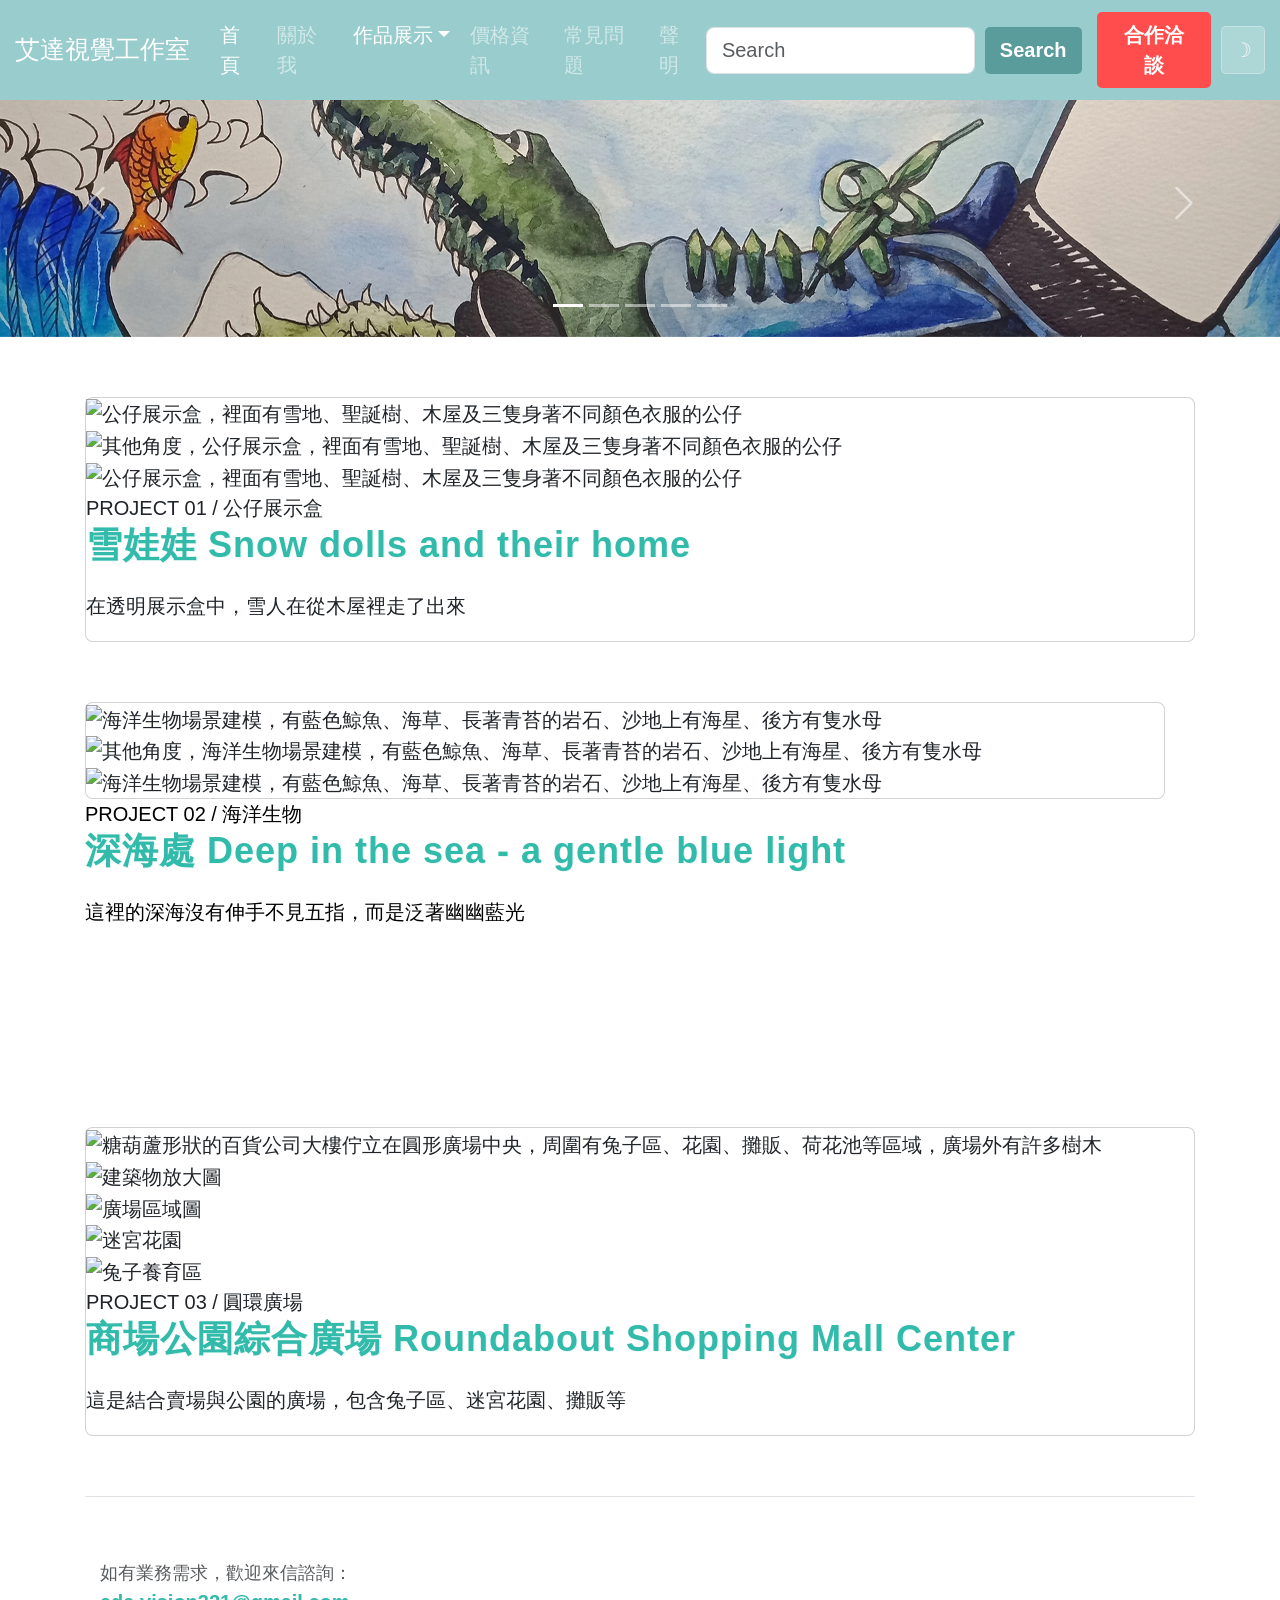
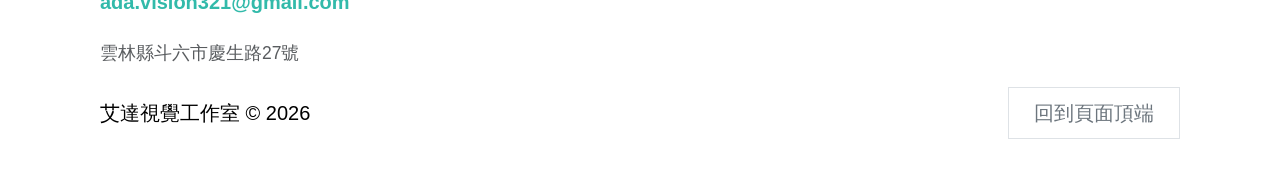
==== 3d-works.html @ ca63b3fb "Add files via upload" ====
<!-- 宣告網頁文件是HTML5格 -->
<!doctype html>
<!-- 網頁所屬地區的語言 -->
<html lang="zh-Hant-TW">
  <!-- 檔頭、SEO/GEO/AEO -->
  <head>
    <!-- 文字編碼 -->
    <meta charset="utf-8">
    <!-- RWD響應式網站 -->
    <meta name="viewport" content="width=device-width, initial-scale=1">
    <!-- 網站作者擁有者、品牌名稱 -->
    <meta name="author" content="艾達視覺工作室">
    <!-- 網頁描述，網頁內容濃縮，可透過ChatGPT協助生成 -->
    <meta name="description" content="艾達視覺工作室為個人接案與作品展示平台，提供美術、平面與UI設計及攝影服務。透過專業視覺設計整合，打造兼具美感與實用性的品牌形象。">
    <!-- 網頁編輯器 -->
    <meta name="generator" content="Visual Studio Code">
    <!-- 網頁關鍵字，網頁內容，可透過ChatGPT協助生成 -->
    <meta name="keywords" content="艾達視覺工作室, 視覺設計, 平面設計, UI設計, 美術設計, 繪畫創作, 攝影作品, 品牌視覺, 品牌形象設計, 視覺規劃, 設計作品展示, 設計接案平台, UI介面設計, 數位產品設計, 活動宣傳設計, 視覺設計服務">
    <!-- favicon品牌Logo -->
    <link rel="shortcut icon" href="favicon.ico" type="image/x-icon">           
    <link rel="icon" href="/favicon.ico" type="image/x-icon">
    <!-- 舊版icon置入:<link rel="shortcut icon" href="/favicon.ico" type="image/x-icon"> -->
    <!-- 網頁標題，包含網站名稱和網頁名稱 -->
    <title>艾達視覺工作室-首頁</title>
    <!-- Bootsrap雲端CSS外部檔 -->
    <link href="https://cdn.jsdelivr.net/npm/bootstrap@5.3.8/dist/css/bootstrap.min.css" rel="stylesheet" integrity="sha384-sRIl4kxILFvY47J16cr9ZwB07vP4J8+LH7qKQnuqkuIAvNWLzeN8tE5YBujZqJLB" crossorigin="anonymous">
    <!-- 自訂的CSS -->
    <link rel="stylesheet" href="css/custom.css">
    <!-- 自訂的JS -->
    <link rel="stylesheet" href="js/main.js">    
    <!-- GA追蹤碼 -->
    <script async src="https://www.googletagmanager.com/gtag/js?id=G-YBYVP5DZXG"></script>
    <script>
      window.dataLayer = window.dataLayer || [];
      function gtag(){dataLayer.push(arguments);}
      gtag('js', new Date());

      gtag('config', 'G-YBYVP5DZXG');
    </script>



  </head>
  <!-- 網頁文本 -->
  <body class="bg-color-brown">
    <!-- 首頁 -->
    <header class="fixed-top">
      <nav class="navbar navbar-expand-lg bg-dark navbar-dark">
        <div class="container-fluid">
          <a class="navbar-brand" href="index.html">艾達視覺工作室</a>
          <button class="navbar-toggler" type="button" data-bs-toggle="collapse" data-bs-target="#navbarSupportedContent" aria-controls="navbarSupportedContent" aria-expanded="false" aria-label="Toggle navigation">
            <span class="navbar-toggler-icon"></span>
          </button>
          <div class="collapse navbar-collapse" id="navbarSupportedContent">
            <ul class="navbar-nav me-auto mb-2 mb-lg-0">
              <li class="nav-item">
                <a class="nav-link active" aria-current="page" href="index.html">首頁</a>
              </li>
              <li class="nav-item">
                <a class="nav-link" href="about.html">關於我</a>
              </li class="nav-item">
              <li class="nav-item dropdown">
                <a class="nav-link dropdown-toggle active" href="#" aria-current="page" href="3d-works.html" role="button" data-bs-toggle="dropdown" aria-expanded="false">作品展示</a>
                <ul class="dropdown-menu">
                  <li><a class="dropdown-item" href="handdrawn.html">手繪作品</a></li>
                  <li><a class="dropdown-item" href="design.html">平面設計</a></li>
                  <li><a class="dropdown-item" href="3d-works.html">3D建模</a></li>                  
                  <li><a class="dropdown-item" href="photo.html">攝影作品</a></li>
                  <li><a class="dropdown-item" href="ui.html">UI設計</a></li>
                  <li><a class="dropdown-item" href="show.html">展覽</a></li>
                </ul>
              </li>              
              <li class="nav-item">
                <a class="nav-link" href="price.html">價格資訊</a>
              </li>
              <li class="nav-item">
                <!-- <a class="nav-link" href="case.php">接案留言</a> -->
              </li>
              <li class="nav-item">
                <a class="nav-link" href="faq.html">常見問題</a>
              </li>
              <li class="nav-item">
                <a class="nav-link" href="copyright.html">聲明</a>
              </li>                
            </ul>
            <form class="d-flex" role="search">
              <input class="form-control me-2" type="search" placeholder="Search" aria-label="Search"/>
              <button class="btn btn-outline-success" type="submit">Search</button>
            </form>
              <li class="nav-item" style="list-style: none;">
                  <a class="nav-link nav-btn-collab" href="https://forms.gle/zsxubBRFcvQ171bi7" target="_blank">合作洽談</a>
              </li>      
            <button id="darkModeToggle" class="btn btn-outline-light ms-2 dark-mode-toggle">☽</button>
          </div>
        </div>
      </nav>
    </header>
    <main>     
      <!-- 輪播圖外層 -->
      <div id="carouselExampleIndicators" class="carousel slide" data-bs-ride="carousel" data-bs-interval="3000">
        <!-- 指示器 -->
        <div class="carousel-indicators">
          <button type="button" data-bs-target="#carouselExampleIndicators" data-bs-slide-to="0" class="active" aria-current="true" aria-label="Slide 1"></button>
          <button type="button" data-bs-target="#carouselExampleIndicators" data-bs-slide-to="1" aria-label="Slide 2"></button>
          <button type="button" data-bs-target="#carouselExampleIndicators" data-bs-slide-to="2" aria-label="Slide 3"></button>
          <button type="button" data-bs-target="#carouselExampleIndicators" data-bs-slide-to="3" aria-label="Slide 4"></button>
          <button type="button" data-bs-target="#carouselExampleIndicators" data-bs-slide-to="4" aria-label="Slide 5"></button>
        </div>
        <!-- 輪播圖片 -->
        <div class="carousel-inner">
          <div class="carousel-item active">
            <img src="images/index/cloth-shoe-crocodile.webp" class="d-block w-100" alt="開口笑的布鞋變成鱷魚捕食小金魚" title="開口笑的布鞋變成鱷魚捕食小金魚" aria-label="開口笑的布鞋變成鱷魚捕食小金魚">
          </div>
          <div class="carousel-item">
            <img src="images/index/flybird-night.webp" class="d-block w-100" alt="虹彩色翅膀的小鳥在夜晚飛翔" title="虹彩色翅膀的小鳥在夜晚飛翔" aria-label="虹彩色翅膀的小鳥在夜晚飛翔">
          </div>
          <div class="carousel-item">
            <img src="images/index/Animal-eye-sketch.webp" class="d-block w-100" alt="獸眼在凝視你，素描" title="獸眼在凝視你，素描" aria-label="獸眼在凝視你，素描">
          </div>
          <div class="carousel-item">
            <img src="images/index/woman-canvas.webp" class="d-block w-100" alt="一張畫布呈現出女人在夕陽的海邊" title="一張畫布呈現出女人在夕陽的海邊" aria-label="一張畫布呈現出女人在夕陽的海邊">
          </div>
          <div class="carousel-item">
            <img src="images/index/fish-diver.webp" class="d-block w-100" alt="潛水員穿透魚尾進入另一個水域" title="潛水員穿透魚尾進入另一個水域" aria-label="潛水員穿透魚尾進入另一個水域">
          </div>
        </div>
        <!-- 控制器 -->
        <button class="carousel-control-prev" type="button" data-bs-target="#carouselExampleIndicators" data-bs-slide="prev">
          <span class="carousel-control-prev-icon" aria-hidden="true"></span>
          <span class="visually-hidden">Previous</span>
        </button>
        <button class="carousel-control-next" type="button" data-bs-target="#carouselExampleIndicators" data-bs-slide="next">
          <span class="carousel-control-next-icon" aria-hidden="true"></span>
          <span class="visually-hidden">Next</span>
        </button>
      </div>
        <main class="container">
            
            <div class="row mb-5">
                <div class="col-12">
                    <div class="card main-integrated-project-card mt-5">
                        
                        <div class="project-hero-cover-pure">
                            <img src="images/3d-works/Figurine-display-box.webp" alt="公仔展示盒，裡面有雪地、聖誕樹、木屋及三隻身著不同顏色衣服的公仔" title="公仔展示盒，裡面有雪地、聖誕樹、木屋及三隻身著不同顏色衣服的公仔" aria-label="公仔展示盒，裡面有雪地、聖誕樹、木屋及三隻身著不同顏色衣服的公仔">
                        </div>                     
                        <div class="project-pure-slider-section">
                            <div class="pure-slider-wrapper">     
                                <div class="pure-slider-item-card">
                                    <img src="images/3d-works/Figurine-Display-Box-Other-Perspectives.webp" alt="其他角度，公仔展示盒，裡面有雪地、聖誕樹、木屋及三隻身著不同顏色衣服的公仔" title="其他角度，公仔展示盒，裡面有雪地、聖誕樹、木屋及三隻身著不同顏色衣服的公仔" aria-label="其他角度，公仔展示盒，裡面有雪地、聖誕樹、木屋及三隻身著不同顏色衣服的公仔">
                                </div>             
                                <div class="pure-slider-item-card">
                                    <img src="images/3d-works/Figurine-Display-Box-Other-Perspectives-right.webp" alt="公仔展示盒，裡面有雪地、聖誕樹、木屋及三隻身著不同顏色衣服的公仔" title="公仔展示盒，裡面有雪地、聖誕樹、木屋及三隻身著不同顏色衣服的公仔" aria-label="公仔展示盒，裡面有雪地、聖誕樹、木屋及三隻身著不同顏色衣服的公仔">
                                </div>
                            </div> </div> <div class="project-info-body-centered">
                            <div class="project-tag-centered-brand">PROJECT 01 / 公仔展示盒</div>
                            <h2 class="project-title-main">雪娃娃  Snow dolls and their home</h2>
                            <p class="project-desc-main">在透明展示盒中，雪人在從木屋裡走了出來</p>
                        </div>
                    </div>
            </div>


            <div class="row mb-5">
                <div class="col-12">
                    <div class="card main-integrated-project-card mt-5">
                        <div class="project-hero-cover-pure">
                            <img src="images/3d-works/Marine-life-modeling.webp" alt="海洋生物場景建模，有藍色鯨魚、海草、長著青苔的岩石、沙地上有海星、後方有隻水母" title="海洋生物場景建模，有藍色鯨魚、海草、長著青苔的岩石、沙地上有海星、後方有隻水母" aria-label="海洋生物場景建模，有藍色鯨魚、海草、長著青苔的岩石、沙地上有海星、後方有隻水母">
                        </div>              
                        <div class="project-pure-slider-section">
                            <div class="pure-slider-wrapper">     
                                <div class="pure-slider-item-card">
                                    <img src="images/3d-works/Marine-life-modeling-other-perspectives.webp" alt="其他角度，海洋生物場景建模，有藍色鯨魚、海草、長著青苔的岩石、沙地上有海星、後方有隻水母" title="其他角度，海洋生物場景建模，有藍色鯨魚、海草、長著青苔的岩石、沙地上有海星、後方有隻水母" aria-label="其他角度，海洋生物場景建模，有藍色鯨魚、海草、長著青苔的岩石、沙地上有海星、後方有隻水母">
                                </div>             
                                <div class="pure-slider-item-card">
                                    <img src="images/3d-works/Marine-life-modeling-other-perspectives-right.webp" alt="海洋生物場景建模，有藍色鯨魚、海草、長著青苔的岩石、沙地上有海星、後方有隻水母" title="海洋生物場景建模，有藍色鯨魚、海草、長著青苔的岩石、沙地上有海星、後方有隻水母" aria-label="海洋生物場景建模，有藍色鯨魚、海草、長著青苔的岩石、沙地上有海星、後方有隻水母">
                                </div>
                            </div>
                        </div>
                        </div> </div><div class="project-info-body-centered">
                            <div class="project-tag-centered-brand">PROJECT 02 / 海洋生物</div>
                            <h2 class="project-title-main">深海處  Deep in the sea - a gentle blue light</h2>
                            <p class="project-desc-main">這裡的深海沒有伸手不見五指，而是泛著幽幽藍光</p>
                        </div>
                    </div>
            </div>


            <div class="row mb-5">
                <div class="col-12">
                    <div class="card main-integrated-project-card mt-5">
                        <div class="project-hero-cover-pure">
                            <img src="images/3d-works/Ring-Square.webp" alt="糖葫蘆形狀的百貨公司大樓佇立在圓形廣場中央，周圍有兔子區、花園、攤販、荷花池等區域，廣場外有許多樹木" title="糖葫蘆形狀的百貨公司大樓佇立在圓形廣場中央，周圍有兔子區、花園、攤販、荷花池等區域，廣場外有許多樹木"  aria-label="糖葫蘆形狀的百貨公司大樓佇立在圓形廣場中央，周圍有兔子區、花園、攤販、荷花池等區域，廣場外有許多樹木">
                        </div>              
                        <div class="project-pure-slider-section">
                            <div class="pure-slider-wrapper">     
                                <div class="pure-slider-item-card">
                                    <img src="images/3d-works/Roundabout-Architecture.webp" alt="建築物放大圖" title="建築物放大圖"  aria-label="建築物放大圖">
                                </div>             
                                <div class="pure-slider-item-card">
                                    <img src="images/3d-works/Roundabout-Figure-Details.webp" alt="廣場區域圖" title="廣場區域圖"  aria-label="廣場區域圖">
                                </div>
                                <div class="pure-slider-item-card">
                                    <img src="images/3d-works/Roundabout-Glass-Corridor-Details.webp" alt="迷宮花園" title="迷宮花園"  aria-label="迷宮花園">
                                </div>
                                <div class="pure-slider-item-card">
                                    <img src="images/3d-works/Roundabout-Glass-Passage.webp" alt="兔子養育區" title="兔子養育區"  aria-label="兔子養育區">
                                </div>                            
                            </div>
                        </div>
                        <div class="project-info-body-centered">
                            <div class="project-tag-centered-brand">PROJECT 03 / 圓環廣場</div>
                            <h2 class="project-title-main">商場公園綜合廣場  Roundabout Shopping Mall Center</h2>
                            <p class="project-desc-main">這是結合賣場與公園的廣場，包含兔子區、迷宮花園、攤販等</p>
                        </div>
                    </div>
            </div>
        </main>                      
                    
       
</body>
</html>








      </footer>
      <footer class="container"> 
   


      <footer class="container mt-5 pt-5 pb-4 border-top">
        <div class="col-12 text-start">

          <div class="contact-email mb-3">
            <span class="text-muted small">如有業務需求，歡迎來信諮詢：</span><br>
            <a href="mailto:ada.vision321@gmail.com" class="text-decoration-none fw-bold" style="color: #32baaa;">ada.vision321@gmail.com</a>
          </div>

          <div class="contact-address mb-3">
            <span class="text-muted small">雲林縣斗六市慶生路27號</span>
          </div>

          <div class="d-flex justify-content-between align-items-center">
            <p class="mb-0">艾達視覺工作室 &copy; 2026</p>
            <p class="mb-0">
              <a href="#top" class="btn footer-top-btn">回到頁面頂端</a>
            </p>
          </div>

    </main>



    <script src="js/script.js"></script>
    <!-- Bootstrap雲端JS外部檔 -->
    <script src="https://cdn.jsdelivr.net/npm/bootstrap@5.3.8/dist/js/bootstrap.bundle.min.js" integrity="sha384-FKyoEForCGlyvwx9Hj09JcYn3nv7wiPVlz7YYwJrWVcXK/BmnVDxM+D2scQbITxI" crossorigin="anonymous">
    </script>


  </body>
</html>
---- css/custom.css ----
/* 導覽列顏色設定 */
:root,
[data-bs-theme=dark] {
--bs-dark-rgb: 153, 204, 204;
}

/* 連結Google雲端字體，提供用戶一致體驗UX */
@import url('https://fonts.googleapis.com/css2?family=Noto+Sans+TC:wght@300..900&display=swap');

/* 利用根元素最為標籤選取器，改變整體頁面的文字大小 */
html {font-size: 20px;}

/* 依據windows mac自動出現適合的字體(因考慮到手機無微軟正黑體，可把微軟正黑體刪除，Noto Sans TC是mac字體) */
body {font-family: "微軟正黑體", "Noto Sans TC", sans-serif;}

/* 每一網頁統一底色 */
body {background-color: rgb(235, 236, 236);}

/* 個別指定網頁背景色，在[網頁文本]輸入指令class=bg-color-brow */
/* .bg-color-brown {background-color: brown;} */

/* 標題一級的文字大小 */
h1 {font-size: 2rem;}


/* 標題二級的文字設定，選取器是標籤，影響整體
h2 {font-size: 1.8rem;font-weight: 800;color: #32baaa;} */
/* 修改原有的 h2 設定，加入相對定位 */
h2 {
  font-size: 1.8rem;
  font-weight: 800;
  color: #32baaa;
  display: flex;
  align-items: center;
  position: relative;
  margin-bottom: 25px;
  letter-spacing: 1px;
}
/* 讓圖示稍微浮起，並與文字拉開間距 */
h2 i {
  font-size: 30px !important;
  margin-right: 12px;
  color: #32baaa;
  opacity: 0.8;
}

/* 增加輕微的文字陰影，讓顏色更飽滿 */
h2 {
  text-shadow: 1px 1px 0px rgba(50, 186, 170, 0.1);
}










/* 選取器識類別，影響個別，需要手動套用 */
.h2-custom-red {font-size: 2rem;font-weight: 800;color: #fe3737;}

/* 段落間距 */

/* 指定特定文字顏色(span class=) */
.text-danger {color: #fe3737;}

/* 夜間模式 */
body{
background:#ffffff;
color:#000000;
}
.dark-mode{
background:#121212;
color:#ffffff;
}

/* 讓<.text-muted>字體在夜間模式變成白色 */
.dark-mode .text-muted{
color:#ffffff !important;
}

/* 滑鼠停留圖片上方會放大 */
.img-hover{
  transition: transform .4s;
}

.img-hover:hover{
  transform: scale(1.1);
}

/* 導覽列下拉選單外觀設定 */
.dropdown-menu{
  background-color:#222222;
  border-radius:10px;
}

.dropdown-item{
  color:white;
}

.dropdown-item:hover{
  background-color:#ff6b6b;
  color:white;
}


/* 導覽列下拉選單"夜間模式"外觀設定 */
body.dark-mode .dropdown-menu {
    background-color: #ffffff; /* 深灰色，與 bg-dark 接近 */
    border-color: rgba(255,255,255,.15);
}

body.dark-mode .dropdown-item {
    color: #000000;
}

body.dark-mode .dropdown-item:hover {
    background-color: #ff6b6b; /* 滑鼠移過時的顏色 */
    color: #fff;
}


/* style.css */
.product-img {
    transition: transform 0.3s ease;/* 讓變化過程變平滑 */
    cursor: zoom-in;/* 鼠標移上去會變成「放大鏡」圖示 */
}

.product-img:hover {
    transform: scale(1.05); /* 懸停時稍微放大 */
}

.month-label {
    font-size: 0.9rem;
    color: #666;
    margin-top: 8px;
    letter-spacing: 1px;
}

/* order指定次數 */
.sort-first {
    order: 10;
}


/* 瀑布流容器 */
.masonry-container {
    display: columns;
    column-count: 3; /* 電腦版顯示 3 列 */
    column-gap: 1.5rem;
    width: 100%;
}

/* 確保卡片不會被切斷 */
.masonry-item {
    display: inline-block;
    width: 100%;
    margin-bottom: 1.5rem; /* 作品上下間距 */
}

/* 讓圖片保持原比例並填滿卡片寬度 */
.masonry-img {
    width: 100%;
    height: auto; /* 重點：保留原畫比例 */
    display: block;
}

/* 手機版調整為 1 或 2 列 */
@media (max-width: 768px) {
    .masonry-container {
        column-count: 2;
    }
}
@media (max-width: 576px) {
    .masonry-container {
        column-count: 1;
    }
}

/* 至頂按鈕-平滑捲動 */
html { scroll-behavior: smooth; }


/* 針對「回到頁面頂端」按鈕的長方形細邊框設計 */
.footer-top-btn {
    /* 維持長方形：將 Bootstrap 預設的微圓角歸零 */
    border-radius: 0px !important; 
    
    /* 設定細邊框：1px 實線，顏色可自訂（這裡使用淺灰色作為預設） */
    border: 1px solid #dee2e6; 
    
    /* 背景改為透明或純色，讓邊框更顯眼 */
    background-color: transparent;
    color: #6c757d;
    
    /* 動態過渡效果 */
    transition: all 0.4s cubic-bezier(0.25, 0.8, 0.25, 1);
    padding: 10px 25px;
    text-decoration: none;
    display: inline-block;
}

/* 滑鼠移上去的狀態 (Hover) */
.footer-top-btn:hover {
    /* 變換邊框顏色 */
    border: 1px solid #000000; 
    
    /* 背景與文字顏色變換 */
    background-color: #64fff7;
    color: #000000 !important;
    
    /* 微微的位移感，讓長方形看起來有種「浮起來」的重量感 */
    transform: translateY(-3px);
    box-shadow: 0 4px 8px rgba(115, 142, 145, 0.1);
}

/* 按下的瞬間 (Active) */
.footer-top-btn:active {
    transform: translateY(-1px);
}

/* 夜間模式下的卡片外觀設定 */
body.dark-mode .service-card {
    /* 背景變深黑 */
    background-color: #1a1a1a !important; 
    
    /* 文字變白色 */
    color: #ffffff !important;
    
    /* 設定白色細邊框 (1px) */
    border: 1px solid rgba(255, 255, 255, 0.3) !important;
    
    /* 移除原本在白天的陰影，或改為更深、更柔和的陰影 */
    box-shadow: none !important;
}

/* 確保夜間模式下卡片內的輔助文字（如 text-muted）也能看清楚 */
body.dark-mode .service-card .text-muted,
body.dark-mode .service-card .text-secondary {
    color: #bbbbbb !important;
}

/* 調整報價區間的小標籤，讓它在深色背景下不要太突兀 */
body.dark-mode .service-card .badge.bg-light {
    background-color: #333333 !important;
    color: #ffffff !important;
    border: 1px solid rgba(255, 255, 255, 0.2) !important;
}

/* 針對卡片左側的裝飾線 (border-start) 在夜間模式下的亮度微調 */
body.dark-mode .service-card .card-title {
    border-left-color: #ffffff !important; /* 讓左側裝飾線變亮 */
}

/* 確保夜間模式下，Bootstrap 的次要文字類別會變亮 */
body.dark-mode .text-secondary,
body.dark-mode .lead.text-secondary {
    color: #adb5bd !important; /* 淺灰色，比純白溫潤，適合大段落閱讀 */
}

/* 確保標題 h2 在夜間模式下也能保持清晰或調整顏色 */
body.dark-mode h2 {
    color: #4ed9c1 !important; /* 稍微調亮你原本的 #32baaa，在黑底上會更亮眼 */
}

/* 針對「視覺接案服務」這段引言的專屬微調 */
body.dark-mode .lead {
    color: #f8f9fa !important;
}


/* --- 手繪作品頁面專用修正 --- */

/* 1. 按鈕顏色切換 */
body.dark-mode .btn-outline-dark {
    color: #f8f9fa !important;
    border-color: #f8f9fa !important;
}
body.dark-mode .btn-outline-dark:hover,
body.dark-mode .btn-outline-dark.active {
    background-color: #f8f9fa !important;
    color: #212529 !important;
}

/* 2. 卡片圓角與溢出處理 */
.service-card {
    overflow: hidden !important;
    border-radius: 12px !important; /* 調整你喜歡的圓潤度 */
    transition: transform 0.3s ease; /* 順便加個小動畫，質感加分 */
}

.service-card:hover {
    transform: translateY(-5px); /* 滑鼠移上去稍微浮起來 */
}

.category-header {
  border-left: 3px solid #333; /* 左側俐落線條 */
  padding-left: 15px;
  display: flex;
  flex-direction: column;
}
.en-title {
  font-size: 0.75rem;
  letter-spacing: 2px;
  color: #888;
  text-transform: uppercase;
}
.zh-title {
  font-weight: 700;
  margin: 0;
  color: #222;
}




/* 強制攝影作品卡片產生間距 */
.row {
  margin-left: -15px;  /* 抵消外層邊距 */
  margin-right: -15px;
}

.col-lg-6 {
  padding-left: 15px !important;  /* 手動設定左間距 */
  padding-right: 15px !important; /* 手動設定右間距 */
  margin-bottom: 30px;            /* 垂直間距 */
}

/* 確保卡片內部不會溢出 */
.service-card {
  width: 100%;
  margin: 0 auto;
}


/* 讓攝影分類標題在夜間模式變色 */
body.dark-mode .zh-title {
    color: #ffffff !important; /* 中文標題變純白 */
}

body.dark-mode .en-title {
    color: #adb5bd !important; /* 英文標題變淺灰，保持層次感 */
}

/* 如果你的分類標題左邊那條線也要變色 */
body.dark-mode .category-header {
    border-left-color: #ffffff !important;
}


/* 解決手機版內容被置頂導覽列遮住的問題 */
body {
    /* 根據你導覽列的高度來設定，通常手機版導覽列約 56px - 70px */
    padding-top: 70px; 
}

/* 如果你希望更精準一點，只針對手機版做調整 */
@media (max-width: 991px) {
    body {
        padding-top: 60px; /* 手機版導覽列通常比較矮一點點 */
    }
}



/* --- 諮詢區塊：單純色塊設計 (日間模式) --- */
.contact-card {
    text-align: center;
    padding: 30px 10px;       /* 增加上下內距，讓色塊看起來更大器 */
    background-color: #f0f2f2; /* 妳原本圖二那種淡淡的青灰色 */
    color: #000000;
    
    /* 關鍵修改：取消圓角、寬度滿版、取消邊框 */
    border-radius: 0px !important; 
    width: 100%;
    max-width: none !important; /* 強制取消最大寬度限制 */
    border: none !important;    /* 移除邊框線條 */
    
    /* 外部間距調整 */
    margin: 40px 0 40px 0;    /* 左右設為 0，確保色塊貼齊邊緣 */
    transition: all 0.3s ease;
}

.contact-btn {
    background-color: #ff4d4d;
    color: white !important;
    padding: 15px 35px;
    text-decoration: none;
    border-radius: 4px; /* 按鈕可以保有一點點小圓角，比較好點擊 */
    font-weight: bold;
    display: inline-block;
}

/* --- 諮詢區塊：夜間模式色塊 --- */
body.dark-mode .contact-card {
    background-color: #222222 !important; /* 變成深色背景塊 */
    color: #ffffff !important;
}

/* --- 導覽列按鈕基礎樣式 --- */
.nav-btn-collab {
    background-color: #ff4d4d; /* 統一使用妳的品牌紅 */
    color: white !important;   /* 強制文字白色 */
    padding: 8px 20px !important; /* 調整按鈕內距 */
    border-radius: 5px;        /* 微圓角，與妳的設計風格一致 */
    margin-left: 15px;         /* 與前一個選單項目拉開距離 */
    font-weight: bold;
    transition: all 0.3s ease;
    text-align: center;
}

/* 滑鼠移上去的效果 */
.nav-btn-collab:hover {
    background-color: #e64444; /* 深一點的紅 */
    transform: translateY(-2px); /* 輕微浮起感 */
    box-shadow: 0 4px 8px rgba(0,0,0,0.1);
}

/* --- 手機版調整 (當導覽列收合時) --- */
@media (max-width: 991px) {
    .nav-btn-collab {
        margin-left: 0;
        margin-top: 10px;      /* 手機版改為上下間距 */
        display: block;        /* 讓按鈕在手機選單中撐滿寬度 */
    }
}

/* --- 夜間模式微調 (如果需要) --- */
body.dark-mode .nav-btn-collab {
    /* 如果夜間模式需要不同顏色可以改這裡，目前維持紅色通常效果最好 */
    box-shadow: 0 4px 12px rgba(255, 77, 77, 0.3);
}

/* --- 導覽列組件統一化樣式 --- */

/* 1. 搜尋按鈕修正 */
.btn-outline-success, /* Bootstrap 預設搜尋按鈕類別 */
#search-button {      /* 或是妳自定義的 ID */
    border-radius: 5px !important;
    border: none !important;
    background-color: #5a9b9b !important; /* 建議換成比導覽列深一點的青色，才不會太突兀 */
    color: white !important;
    padding: 8px 15px !important;
    transition: all 0.3s ease !important;
    font-weight: bold;
}

/* 2. 合作洽談按鈕 (延用並微調) */
.nav-btn-collab {
    background-color: #ff4d4d !important;
    border-radius: 5px !important;
    padding: 8px 20px !important;
    border: none !important;
    transition: all 0.3s ease !important;
}

/* 3. 夜間模式切換按鈕 (讓月亮也變成按鈕感) */
.dark-mode-toggle, /* 假設這是妳切換鈕的 class */
#darkModeBtn {
    background-color: rgba(255, 255, 255, 0.2) !important;
    border: 1px solid rgba(255, 255, 255, 0.3) !important;
    border-radius: 5px !important;
    padding: 8px 12px !important;
    margin-left: 10px;
    transition: all 0.3s ease !important;
    display: inline-flex;
    align-items: center;
    justify-content: center;
}

/* --- 統一所有按鈕的 Hover 效果 --- */
.btn-outline-success:hover,
.nav-btn-collab:hover,
.dark-mode-toggle:hover {
    transform: translateY(-2px);
    box-shadow: 0 4px 8px rgba(0,0,0,0.15);
    opacity: 0.9;
}

.menu-container {
  display: flex;
  flex-direction: column;
  gap: 15px; /* 這會讓所有按鈕自動保持固定間距 */
}


/* FAQ 專屬樣式 */
.faq-section .accordion-button {
    padding: 1.5rem;
    background-color: transparent;
    transition: all 0.3s ease;
}

.faq-section .accordion-button:not(.collapsed) {
    color: #32baaa; /* 你的品牌色 */
    box-shadow: none;
}

.faq-section .accordion-body {
    padding: 0 1.5rem 1.5rem;
    font-size: 0.95rem;
    letter-spacing: 0.05rem; /* 增加字距讓閱讀更舒服 */
}

.faq-section .accordion-item {
    border: 1px solid #eee !important;
    background-color: #fff;
    transition: transform 0.3s ease;
}

.faq-section .accordion-item:hover {
    transform: translateY(-2px);
    box-shadow: 0 10px 20px rgba(0,0,0,0.05);
}

/* 夜間模式適配 */
.dark-mode .faq-section .accordion-item {
    background-color: #1e1e1e;
    border-color: #333 !important;
}

.dark-mode .faq-section .accordion-button {
    color: #eee;
}

.dark-mode .faq-section .accordion-body {
    color: #bbb;
}

.dark-mode .bg-light {
    background-color: #2a2a2a !important;
}
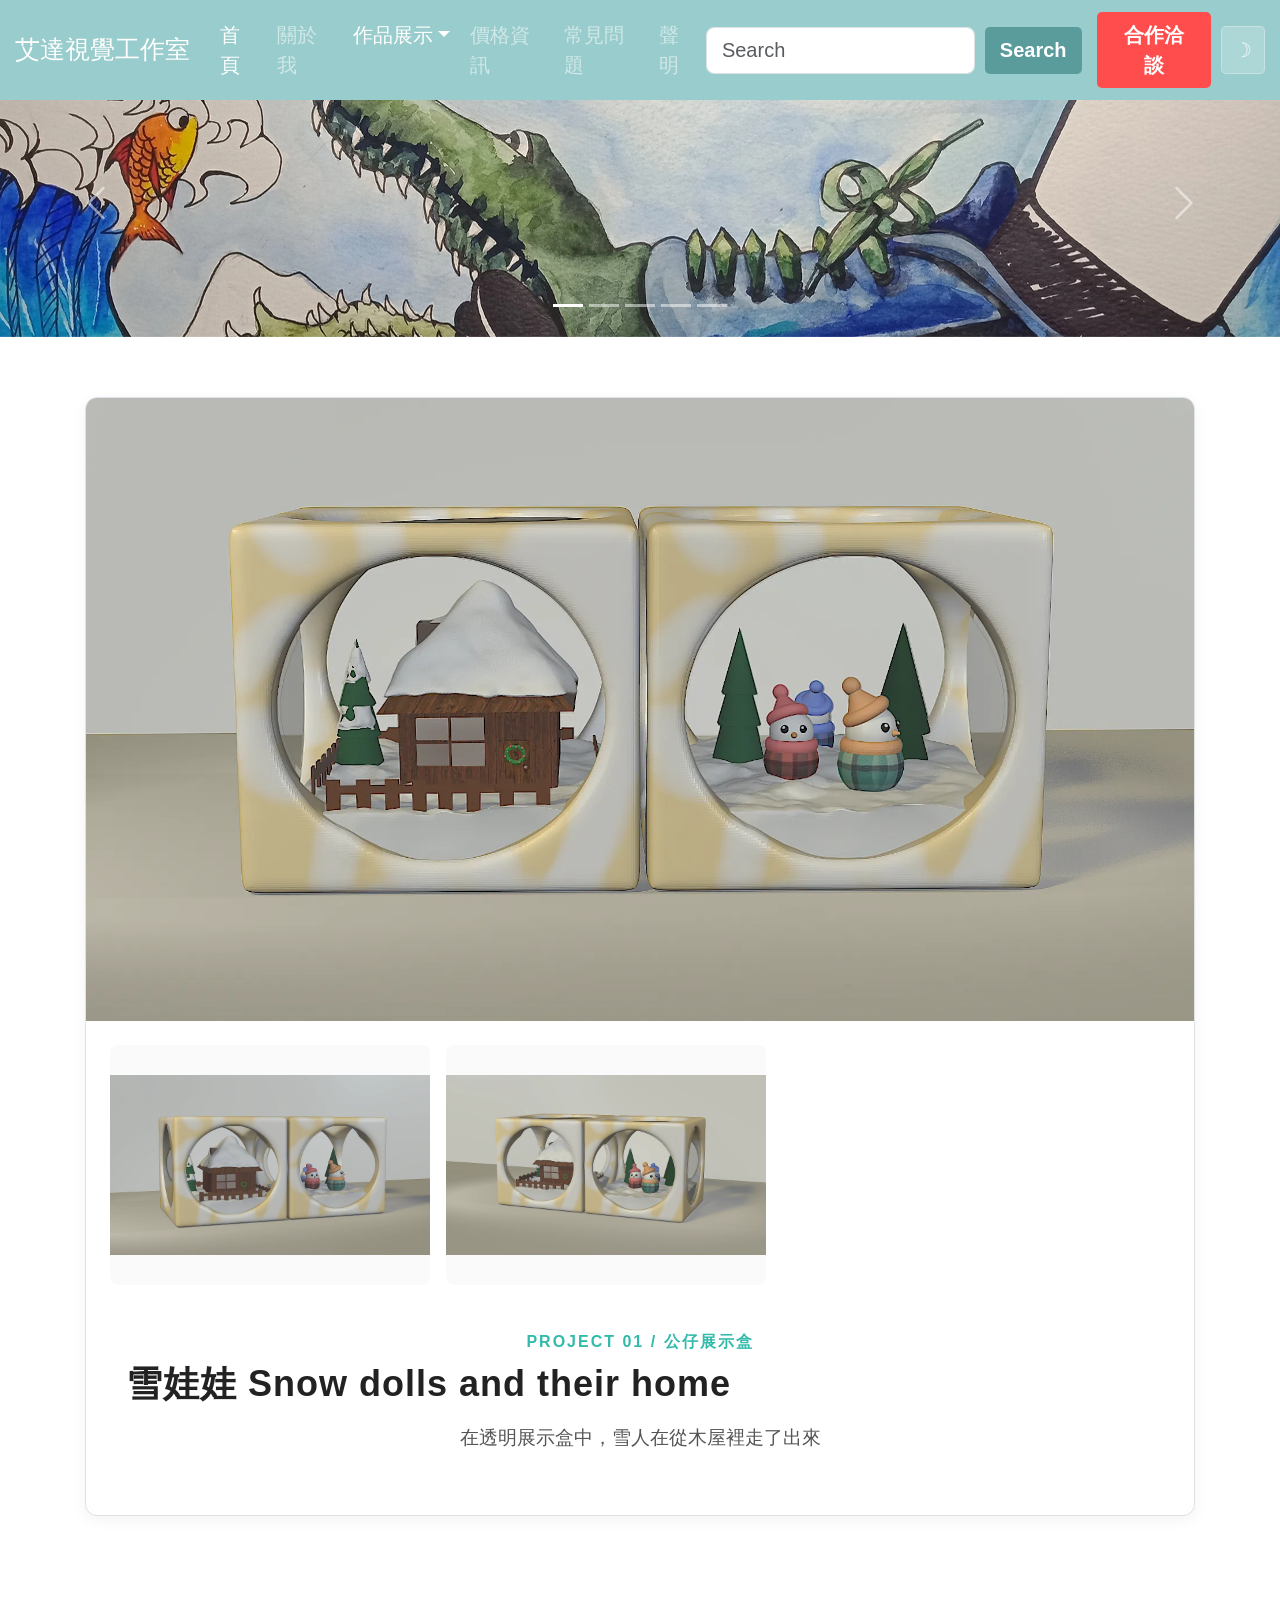
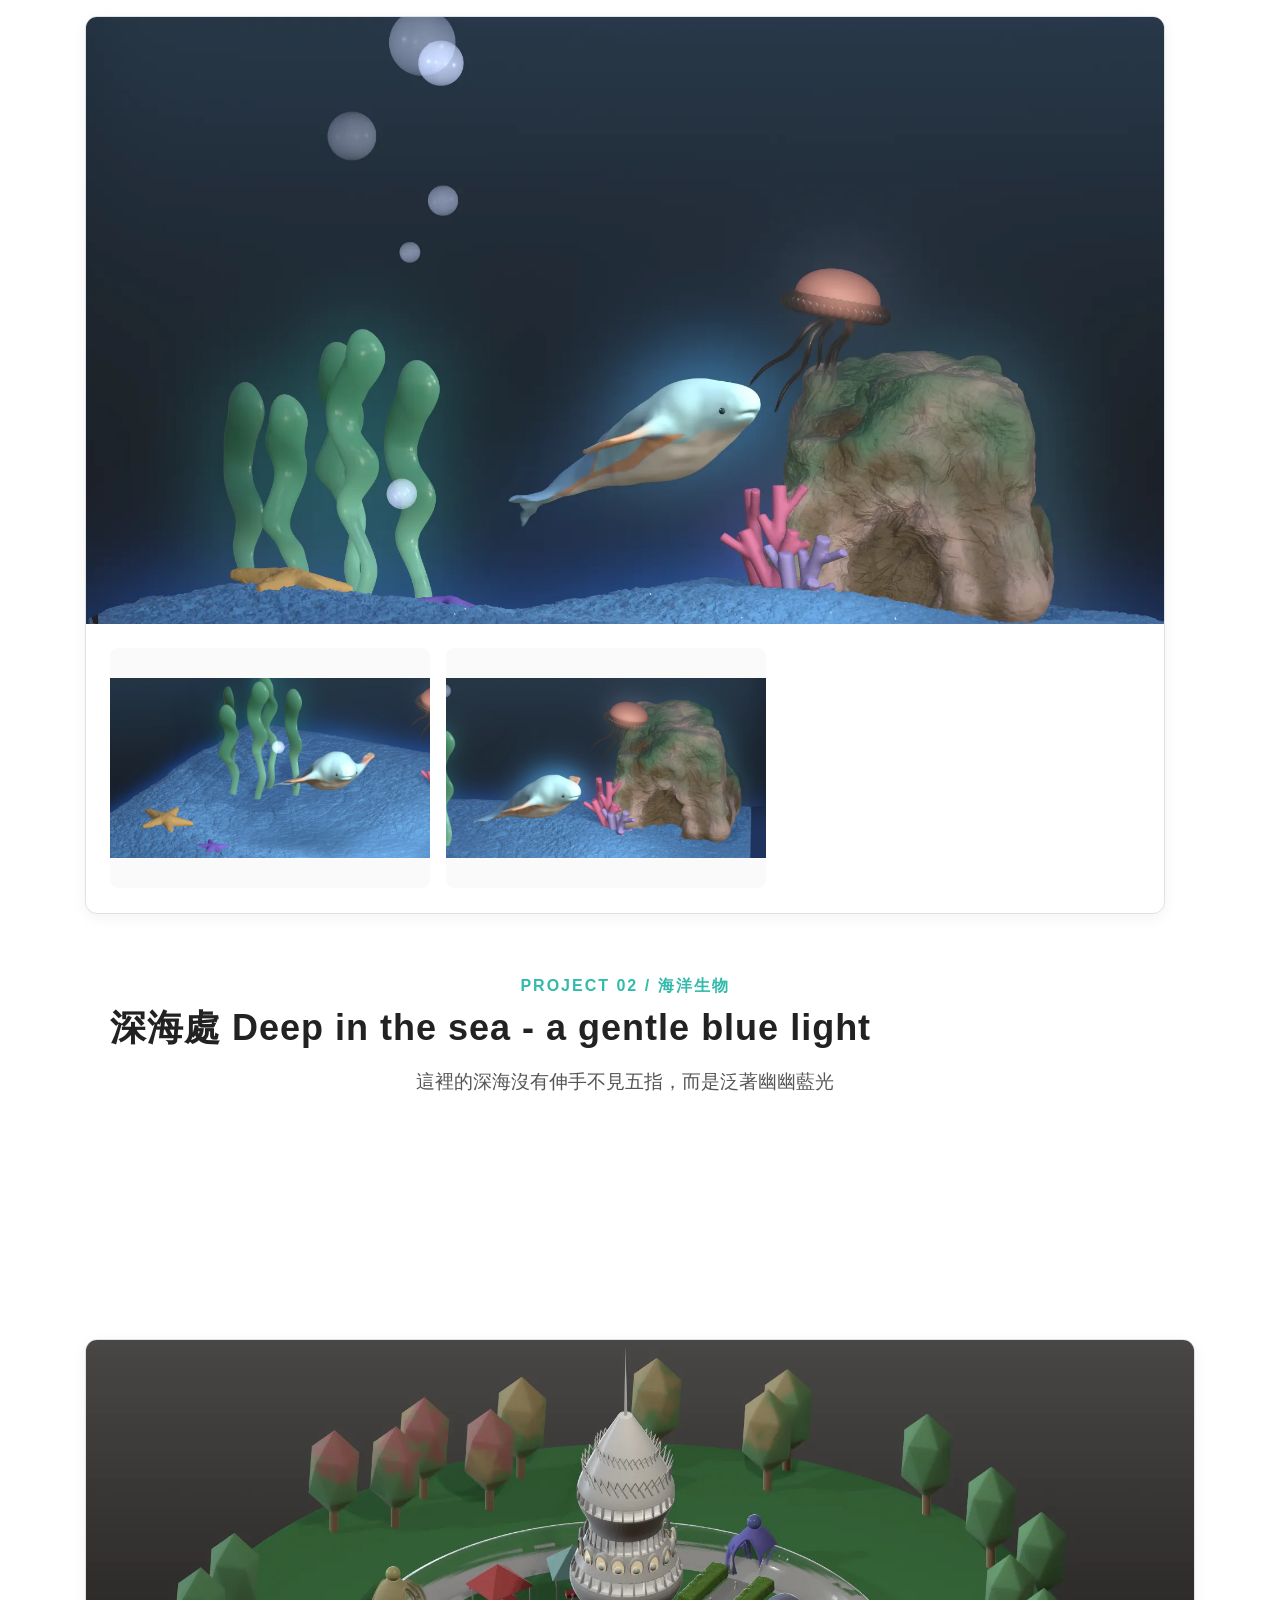
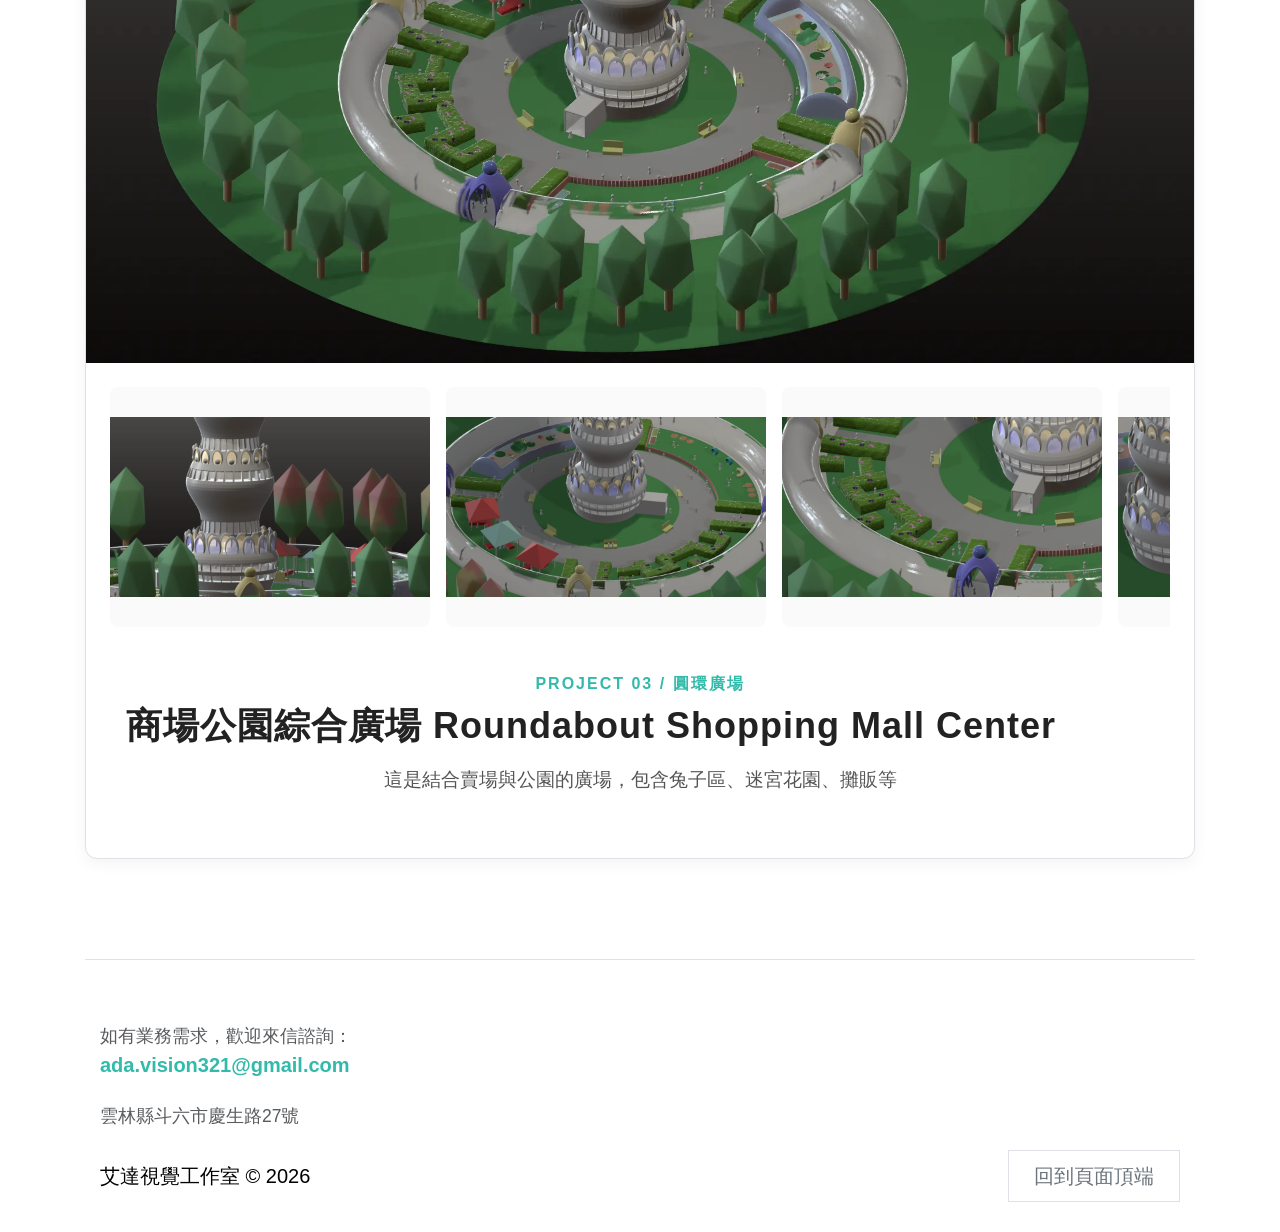
==== commit 3f2dee48: "Add files via upload" ====
--- a/3d-works.html
+++ b/3d-works.html
@@ -141,15 +141,15 @@
                     <div class="card main-integrated-project-card mt-5">
                         
                         <div class="project-hero-cover-pure">
-                            <img src="images/3d-works/Figurine-display-box.webp" alt="公仔展示盒，裡面有雪地、聖誕樹、木屋及三隻身著不同顏色衣服的公仔" title="公仔展示盒，裡面有雪地、聖誕樹、木屋及三隻身著不同顏色衣服的公仔" aria-label="公仔展示盒，裡面有雪地、聖誕樹、木屋及三隻身著不同顏色衣服的公仔">
+                            <img src="images/work/3d-works/Figurine-display-box.webp" alt="公仔展示盒，裡面有雪地、聖誕樹、木屋及三隻身著不同顏色衣服的公仔" title="公仔展示盒，裡面有雪地、聖誕樹、木屋及三隻身著不同顏色衣服的公仔" aria-label="公仔展示盒，裡面有雪地、聖誕樹、木屋及三隻身著不同顏色衣服的公仔">
                         </div>                     
                         <div class="project-pure-slider-section">
                             <div class="pure-slider-wrapper">     
                                 <div class="pure-slider-item-card">
-                                    <img src="images/3d-works/Figurine-Display-Box-Other-Perspectives.webp" alt="其他角度，公仔展示盒，裡面有雪地、聖誕樹、木屋及三隻身著不同顏色衣服的公仔" title="其他角度，公仔展示盒，裡面有雪地、聖誕樹、木屋及三隻身著不同顏色衣服的公仔" aria-label="其他角度，公仔展示盒，裡面有雪地、聖誕樹、木屋及三隻身著不同顏色衣服的公仔">
+                                    <img src="images/work/3d-works/Figurine-Display-Box-Other-Perspectives.webp" alt="其他角度，公仔展示盒，裡面有雪地、聖誕樹、木屋及三隻身著不同顏色衣服的公仔" title="其他角度，公仔展示盒，裡面有雪地、聖誕樹、木屋及三隻身著不同顏色衣服的公仔" aria-label="其他角度，公仔展示盒，裡面有雪地、聖誕樹、木屋及三隻身著不同顏色衣服的公仔">
                                 </div>             
                                 <div class="pure-slider-item-card">
-                                    <img src="images/3d-works/Figurine-Display-Box-Other-Perspectives-right.webp" alt="公仔展示盒，裡面有雪地、聖誕樹、木屋及三隻身著不同顏色衣服的公仔" title="公仔展示盒，裡面有雪地、聖誕樹、木屋及三隻身著不同顏色衣服的公仔" aria-label="公仔展示盒，裡面有雪地、聖誕樹、木屋及三隻身著不同顏色衣服的公仔">
+                                    <img src="images/work/3d-works/Figurine-Display-Box-Other-Perspectives-right.webp" alt="公仔展示盒，裡面有雪地、聖誕樹、木屋及三隻身著不同顏色衣服的公仔" title="公仔展示盒，裡面有雪地、聖誕樹、木屋及三隻身著不同顏色衣服的公仔" aria-label="公仔展示盒，裡面有雪地、聖誕樹、木屋及三隻身著不同顏色衣服的公仔">
                                 </div>
                             </div> </div> <div class="project-info-body-centered">
                             <div class="project-tag-centered-brand">PROJECT 01 / 公仔展示盒</div>
@@ -164,15 +164,15 @@
                 <div class="col-12">
                     <div class="card main-integrated-project-card mt-5">
                         <div class="project-hero-cover-pure">
-                            <img src="images/3d-works/Marine-life-modeling.webp" alt="海洋生物場景建模，有藍色鯨魚、海草、長著青苔的岩石、沙地上有海星、後方有隻水母" title="海洋生物場景建模，有藍色鯨魚、海草、長著青苔的岩石、沙地上有海星、後方有隻水母" aria-label="海洋生物場景建模，有藍色鯨魚、海草、長著青苔的岩石、沙地上有海星、後方有隻水母">
+                            <img src="images/work/3d-works/Marine-life-modeling.webp" alt="海洋生物場景建模，有藍色鯨魚、海草、長著青苔的岩石、沙地上有海星、後方有隻水母" title="海洋生物場景建模，有藍色鯨魚、海草、長著青苔的岩石、沙地上有海星、後方有隻水母" aria-label="海洋生物場景建模，有藍色鯨魚、海草、長著青苔的岩石、沙地上有海星、後方有隻水母">
                         </div>              
                         <div class="project-pure-slider-section">
                             <div class="pure-slider-wrapper">     
                                 <div class="pure-slider-item-card">
-                                    <img src="images/3d-works/Marine-life-modeling-other-perspectives.webp" alt="其他角度，海洋生物場景建模，有藍色鯨魚、海草、長著青苔的岩石、沙地上有海星、後方有隻水母" title="其他角度，海洋生物場景建模，有藍色鯨魚、海草、長著青苔的岩石、沙地上有海星、後方有隻水母" aria-label="其他角度，海洋生物場景建模，有藍色鯨魚、海草、長著青苔的岩石、沙地上有海星、後方有隻水母">
+                                    <img src="images/work/3d-works/Marine-life-modeling-other-perspectives.webp" alt="其他角度，海洋生物場景建模，有藍色鯨魚、海草、長著青苔的岩石、沙地上有海星、後方有隻水母" title="其他角度，海洋生物場景建模，有藍色鯨魚、海草、長著青苔的岩石、沙地上有海星、後方有隻水母" aria-label="其他角度，海洋生物場景建模，有藍色鯨魚、海草、長著青苔的岩石、沙地上有海星、後方有隻水母">
                                 </div>             
                                 <div class="pure-slider-item-card">
-                                    <img src="images/3d-works/Marine-life-modeling-other-perspectives-right.webp" alt="海洋生物場景建模，有藍色鯨魚、海草、長著青苔的岩石、沙地上有海星、後方有隻水母" title="海洋生物場景建模，有藍色鯨魚、海草、長著青苔的岩石、沙地上有海星、後方有隻水母" aria-label="海洋生物場景建模，有藍色鯨魚、海草、長著青苔的岩石、沙地上有海星、後方有隻水母">
+                                    <img src="images/work/3d-works/Marine-life-modeling-other-perspectives-right.webp" alt="海洋生物場景建模，有藍色鯨魚、海草、長著青苔的岩石、沙地上有海星、後方有隻水母" title="海洋生物場景建模，有藍色鯨魚、海草、長著青苔的岩石、沙地上有海星、後方有隻水母" aria-label="海洋生物場景建模，有藍色鯨魚、海草、長著青苔的岩石、沙地上有海星、後方有隻水母">
                                 </div>
                             </div>
                         </div>
@@ -189,21 +189,21 @@
                 <div class="col-12">
                     <div class="card main-integrated-project-card mt-5">
                         <div class="project-hero-cover-pure">
-                            <img src="images/3d-works/Ring-Square.webp" alt="糖葫蘆形狀的百貨公司大樓佇立在圓形廣場中央，周圍有兔子區、花園、攤販、荷花池等區域，廣場外有許多樹木" title="糖葫蘆形狀的百貨公司大樓佇立在圓形廣場中央，周圍有兔子區、花園、攤販、荷花池等區域，廣場外有許多樹木"  aria-label="糖葫蘆形狀的百貨公司大樓佇立在圓形廣場中央，周圍有兔子區、花園、攤販、荷花池等區域，廣場外有許多樹木">
+                            <img src="images/work/3d-works/Ring-Square.webp" alt="糖葫蘆形狀的百貨公司大樓佇立在圓形廣場中央，周圍有兔子區、花園、攤販、荷花池等區域，廣場外有許多樹木" title="糖葫蘆形狀的百貨公司大樓佇立在圓形廣場中央，周圍有兔子區、花園、攤販、荷花池等區域，廣場外有許多樹木"  aria-label="糖葫蘆形狀的百貨公司大樓佇立在圓形廣場中央，周圍有兔子區、花園、攤販、荷花池等區域，廣場外有許多樹木">
                         </div>              
                         <div class="project-pure-slider-section">
                             <div class="pure-slider-wrapper">     
                                 <div class="pure-slider-item-card">
-                                    <img src="images/3d-works/Roundabout-Architecture.webp" alt="建築物放大圖" title="建築物放大圖"  aria-label="建築物放大圖">
+                                    <img src="images/work/3d-works/Roundabout-Architecture.webp" alt="建築物放大圖" title="建築物放大圖"  aria-label="建築物放大圖">
                                 </div>             
                                 <div class="pure-slider-item-card">
-                                    <img src="images/3d-works/Roundabout-Figure-Details.webp" alt="廣場區域圖" title="廣場區域圖"  aria-label="廣場區域圖">
-                                </div>
-                                <div class="pure-slider-item-card">
-                                    <img src="images/3d-works/Roundabout-Glass-Corridor-Details.webp" alt="迷宮花園" title="迷宮花園"  aria-label="迷宮花園">
-                                </div>
-                                <div class="pure-slider-item-card">
-                                    <img src="images/3d-works/Roundabout-Glass-Passage.webp" alt="兔子養育區" title="兔子養育區"  aria-label="兔子養育區">
+                                    <img src="images/work/3d-works/Roundabout-Figure-Details.webp" alt="廣場區域圖" title="廣場區域圖"  aria-label="廣場區域圖">
+                                </div>
+                                <div class="pure-slider-item-card">
+                                    <img src="images/work/3d-works/Roundabout-Glass-Corridor-Details.webp" alt="迷宮花園" title="迷宮花園"  aria-label="迷宮花園">
+                                </div>
+                                <div class="pure-slider-item-card">
+                                    <img src="images/work/3d-works/Roundabout-Glass-Passage.webp" alt="兔子養育區" title="兔子養育區"  aria-label="兔子養育區">
                                 </div>                            
                             </div>
                         </div>
--- a/css/custom.css
+++ b/css/custom.css
@@ -531,4 +531,182 @@
 
 .dark-mode .bg-light {
     background-color: #2a2a2a !important;
+}
+
+
+
+
+/* ==========================================================================
+   3D-WORK: Complete Integrated Work Card System (Ada's Style)
+   ========================================================================== */
+
+/* 1. 一體化巨型卡片外框：融入日間/夜間模式與bg-color-brown背景 */
+.main-integrated-project-card {
+    background-color: #ffffff;
+    border: 1px solid #dee2e6;
+    border-radius: 12px !important; /* 統一採用妳卡片的圓潤度 */
+    overflow: hidden !important;
+    box-shadow: 0 4px 15px rgba(0, 0, 0, 0.05); /* 比About頁面稍微浮起一些 */
+    margin-bottom: 40px;
+    transition: background-color 0.3s ease, border-color 0.3s ease, box-shadow 0.3s ease;
+}
+
+/* 2. 上方全景大圖區：解決裁切與去掉多餘符號的核心處 */
+.project-hero-cover-pure {
+    width: 100%;
+    height: auto;
+    overflow: hidden;
+    position: relative;         /* 確保箭頭符號不會因為定位Bug而產生 */
+    background-color: transparent;
+}
+
+.project-hero-cover-pure img {
+    width: 100%;
+    height: auto;               /* 💡 強制高自動，100% 完整還原 3D 圖原始長寬比例 */
+    display: block;
+    object-fit: cover;
+}
+
+/* 確保沒有多餘的偽元素出現 (徹底去掉左側白色箭頭小符號) */
+.project-hero-cover-pure::before,
+.project-hero-cover-pure::after {
+    display: none !important;
+    content: none !important;
+}
+
+/* 3. 中間橫向純圖滑軌區間調配：與About頁面g-4比例一致 */
+.project-pure-slider-section {
+    padding: 24px 24px 5px 24px; /* 與About頁面欄位內距保持完美對齊 */
+}
+
+.pure-slider-wrapper {
+    display: flex;
+    flex-wrap: nowrap;
+    overflow-x: auto;
+    gap: 16px;                  /* 卡片之間的間距，同About頁面 */
+    padding-bottom: 20px;       /* 留空間給滾動條 */
+    width: 100%;
+    -webkit-overflow-scrolling: touch;
+    scroll-snap-type: x mandatory; /* 每次滑動會磁吸對齊卡片 */
+}
+
+/* 純圖片卡片項目尺寸 (移除文字標題，卡片可以更緊湊精緻) */
+.pure-slider-item-card {
+    flex: 0 0 320px;            /* 固定細節方塊卡片寬度 */
+    scroll-snap-align: start;
+    border-radius: 8px;
+    overflow: hidden;
+    height: 240px;              /* 固定高度，維持視覺比例 */
+    transition: transform 0.4s ease;
+}
+
+.pure-slider-item-card img {
+    width: 100%;
+    height: 100%;
+    object-fit: contain;        /* 確保局部方塊渲染圖完整包覆，不被裁切 */
+    background-color: #fafafa;  /* 配合妳作品底色的預設色塊 */
+    transition: transform 0.4s ease;
+}
+
+/* 懸停滑入時圖片微微放大效果 */
+.pure-slider-item-card:hover img {
+    transform: scale(1.05);
+}
+
+/* 4. 最下方文字說明區 (置中排列) */
+.project-info-body-centered {
+    padding: 20px 40px 40px 40px; /* 大器的內距 */
+    text-align: center;         /* ✅ 強制置中排列 */
+}
+
+.project-tag-centered-brand {
+    font-size: 0.8rem;
+    letter-spacing: 2px;
+    color: #32baaa;             /* 採用妳品牌特色青色 */
+    font-weight: 700;
+    margin-bottom: 8px;
+}
+
+.project-title-main {
+    font-size: 1.8rem;
+    font-weight: 800;
+    color: #222222;
+    margin-bottom: 16px;
+    text-shadow: none !important; /* 移除全域 h2 的陰影，維持內文乾淨 */
+}
+
+.project-desc-main {
+    font-size: 0.95rem;
+    color: #555555;
+    line-height: 1.8;
+    max-width: 900px;           /* 限制閱讀寬度，提升 UX */
+    margin-left: auto;
+    margin-right: auto;
+}
+
+/* ==========================================================================
+   響應式斷點與夜間模式適配 (Responsive & Dark Mode)
+   ========================================================================= */
+
+/* 手機與平版裝置（自動貼合邊緣與排版優化） */
+@media (max-width: 768px) {
+    .project-info-body-centered {
+        padding: 24px 20px 24px 20px;
+    }
+    .project-title-main {
+        font-size: 1.4rem;
+    }
+    .pure-slider-item-card {
+        flex: 0 0 75vw;         /* 手機版自動縮小並露臉 */
+        height: 200px;
+    }
+}
+
+/* 融入妳 About 頁面的「夜間模式切換」系統 (body.dark-mode) */
+body.dark-mode .main-integrated-project-card {
+    background-color: #1a1a1a !important; /* 變成妳 About 卡片的深黑背景 */
+    border: 1px solid rgba(255, 255, 255, 0.2) !important; /* 統一使用 About 頁面的白色細邊框 */
+    box-shadow: none !important; /* 黑夜移除陰影 */
+}
+
+body.dark-mode .project-title-main {
+    color: #ffffff !important;
+}
+
+body.dark-mode .project-desc-main {
+    color: #bbbbbb !important; /* 妳About頁面的夜間字色 */
+}
+
+body.dark-mode .project-tag-brand {
+    color: #4ed9c1 !important; /* 採用妳 About 頁面調亮後的品牌特色青色 */
+}
+
+body.dark-mode .pure-slider-item-card img {
+    background-color: #2a2a2a !important; /* 深色背景配合3D作品 */
+}
+
+/* 自訂精緻滾動條樣式 (融入日間/夜間模式色彩) */
+.pure-slider-wrapper::-webkit-scrollbar {
+    height: 6px;
+}
+.pure-slider-wrapper::-webkit-scrollbar-track {
+    background: transparent;
+}
+/* 日間拉桿 */
+.pure-slider-wrapper::-webkit-scrollbar-thumb {
+    background: #dee2e6;
+    border-radius: 10px;
+}
+/* 夜間拉桿 */
+body.dark-mode .pure-slider-wrapper::-webkit-scrollbar-thumb {
+    background: #333333;
+}
+
+.lightbox-close:hover {
+    color: #32baaa;            /* 懸停時變成妳品牌的青色 */
+}
+
+/* 5. 鎖定網頁滾動：當放大圖片時，背景網頁不能亂滾動 */
+body.lightbox-open {
+    overflow: hidden !important;
 }
